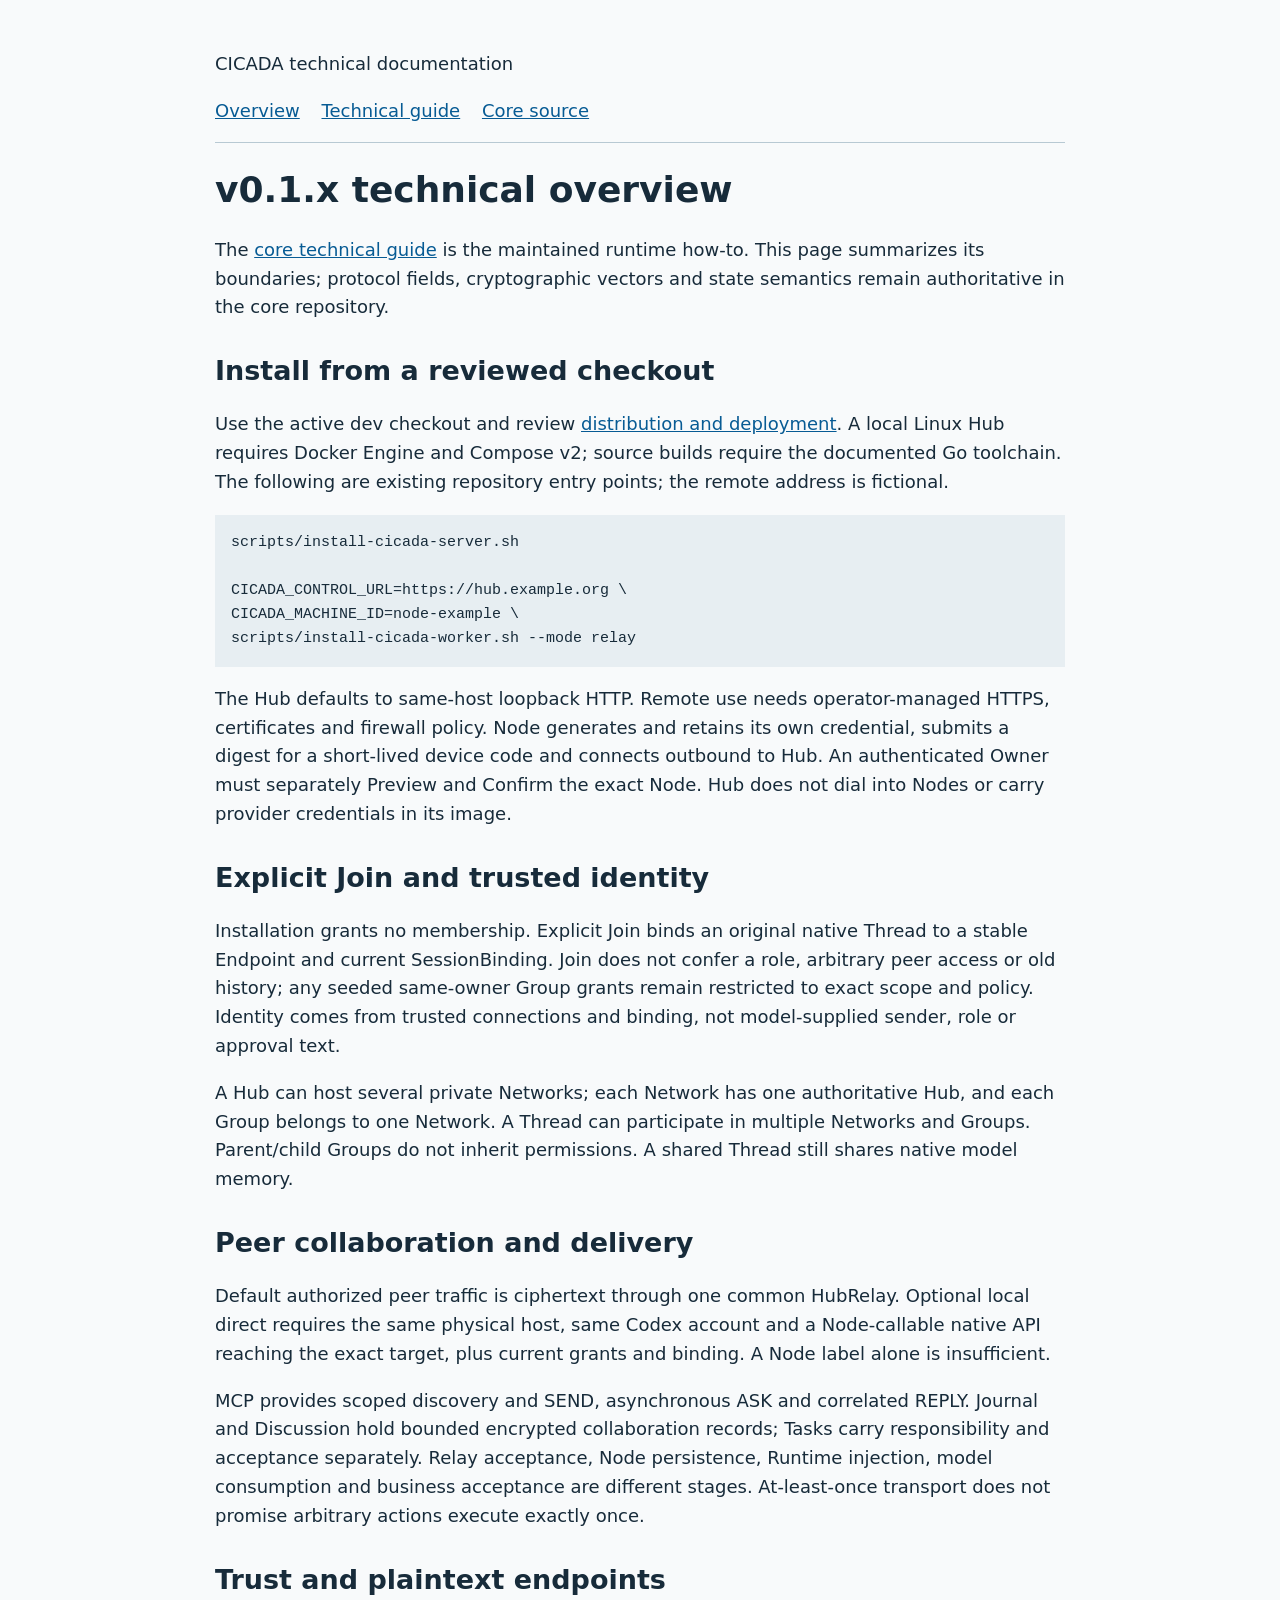
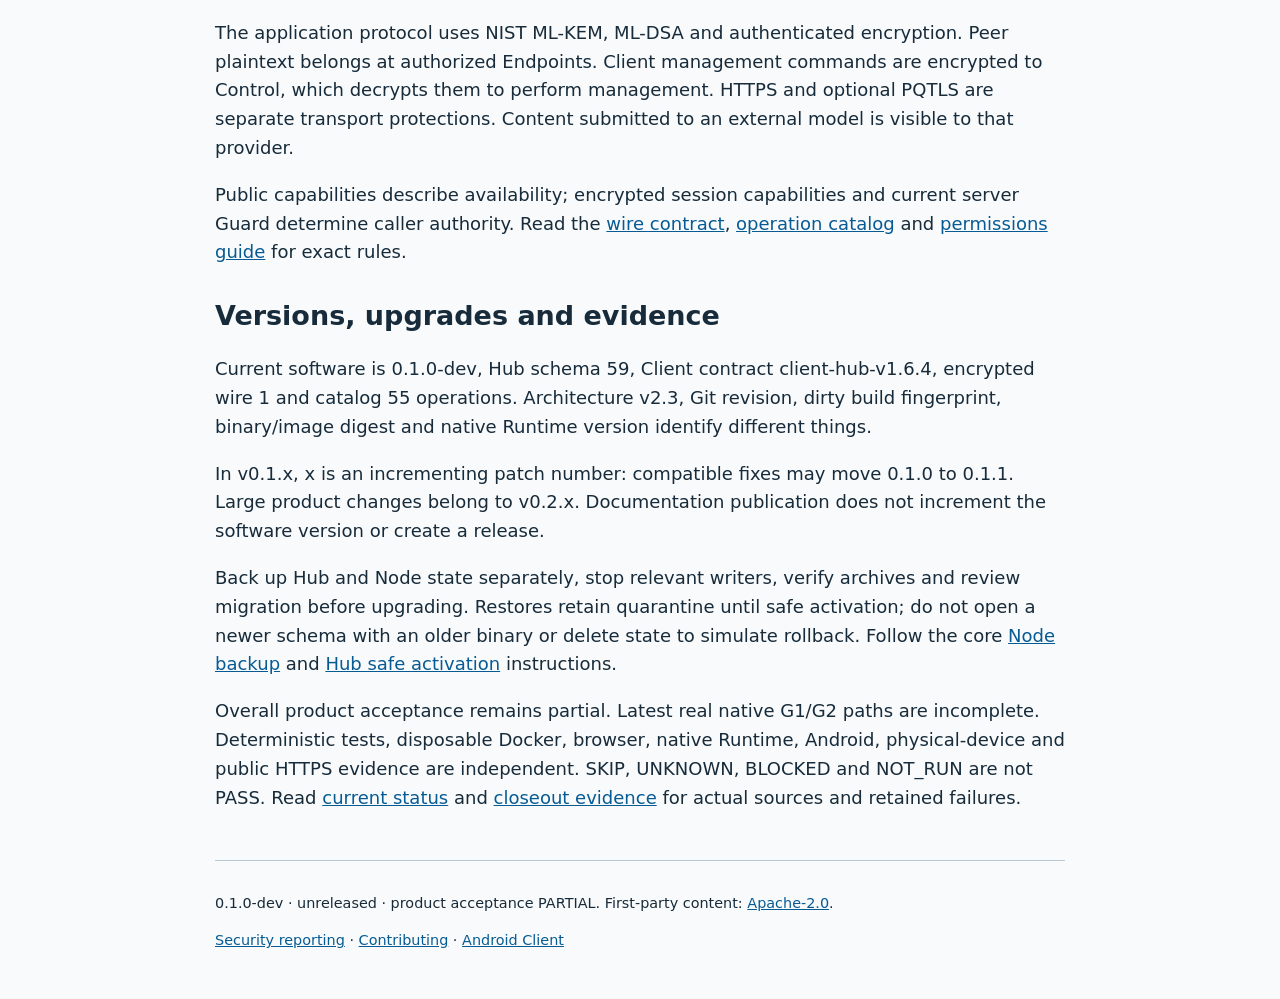
==== guide.html @ 88ce9e77 "docs: add lightweight v0.1 technical documentation site" ====
<!doctype html>
<html lang="en">
  <head>
    <meta charset="utf-8">
    <meta name="viewport" content="width=device-width, initial-scale=1">
    <title>Technical guide · CICADA</title>
    <link rel="stylesheet" href="style.css">
  </head>
  <body>
    <header>
      <p>CICADA technical documentation</p>
      <nav aria-label="Main">
        <a href="index.html">Overview</a>
        <a href="guide.html">Technical guide</a>
        <a href="https://github.com/cicada-fabric/cicada/tree/dev">Core source</a>
      </nav>
    </header>
    <main>
      <h1>v0.1.x technical overview</h1>
      <p>The <a
        href="https://github.com/cicada-fabric/cicada/blob/dev/docs/v01-technical-guide.md">core
        technical guide</a> is the maintained runtime how-to. This page summarizes its boundaries;
        protocol fields, cryptographic vectors and state semantics remain authoritative in the core
        repository.</p>
      <h2>Install from a reviewed checkout</h2>
      <p>Use the active dev checkout and review <a
        href="https://github.com/cicada-fabric/cicada/blob/dev/docs/distribution.md">distribution
        and deployment</a>. A local Linux Hub requires Docker Engine and Compose v2; source builds
        require the documented Go toolchain. The following are existing repository entry points; the
        remote address is fictional.</p>
      <pre><code>scripts/install-cicada-server.sh

CICADA_CONTROL_URL=https://hub.example.org \
CICADA_MACHINE_ID=node-example \
scripts/install-cicada-worker.sh --mode relay</code></pre>
      <p>The Hub defaults to same-host loopback HTTP. Remote use needs operator-managed HTTPS,
        certificates and firewall policy. Node generates and retains its own credential, submits a
        digest for a short-lived device code and connects outbound to Hub. An authenticated Owner
        must separately Preview and Confirm the exact Node. Hub does not dial into Nodes or carry
        provider credentials in its image.</p>
      <h2>Explicit Join and trusted identity</h2>
      <p>Installation grants no membership. Explicit Join binds an original native Thread to a
        stable Endpoint and current SessionBinding. Join does not confer a role, arbitrary peer
        access or old history; any seeded same-owner Group grants remain restricted to exact scope
        and policy. Identity comes from trusted connections and binding, not model-supplied sender,
        role or approval text.</p>
      <p>A Hub can host several private Networks; each Network has one authoritative Hub, and each
        Group belongs to one Network. A Thread can participate in multiple Networks and Groups.
        Parent/child Groups do not inherit permissions. A shared Thread still shares native model
        memory.</p>
      <h2>Peer collaboration and delivery</h2>
      <p>Default authorized peer traffic is ciphertext through one common HubRelay. Optional local
        direct requires the same physical host, same Codex account and a Node-callable native API
        reaching the exact target, plus current grants and binding. A Node label alone is
        insufficient.</p>
      <p>MCP provides scoped discovery and SEND, asynchronous ASK and correlated REPLY. Journal and
        Discussion hold bounded encrypted collaboration records; Tasks carry responsibility and
        acceptance separately. Relay acceptance, Node persistence, Runtime injection, model
        consumption and business acceptance are different stages. At-least-once transport does not
        promise arbitrary actions execute exactly once.</p>
      <h2>Trust and plaintext endpoints</h2>
      <p>The application protocol uses NIST ML-KEM, ML-DSA and authenticated encryption. Peer
        plaintext belongs at authorized Endpoints. Client management commands are encrypted to
        Control, which decrypts them to perform management. HTTPS and optional PQTLS are separate
        transport protections. Content submitted to an external model is visible to that
        provider.</p>
      <p>Public capabilities describe availability; encrypted session capabilities and current
        server Guard determine caller authority. Read the <a
        href="https://github.com/cicada-fabric/cicada/blob/dev/docs/client-hub-wire-v1.md">wire
        contract</a>, <a
        href="https://github.com/cicada-fabric/cicada/blob/dev/cicada-go/internal/clientcontract/catalog.json">operation
        catalog</a> and <a
        href="https://github.com/cicada-fabric/cicada/blob/dev/docs/permissions.md">permissions
        guide</a> for exact rules.</p>
      <h2>Versions, upgrades and evidence</h2>
      <p>Current software is 0.1.0-dev, Hub schema 59, Client contract client-hub-v1.6.4, encrypted
        wire 1 and catalog 55 operations. Architecture v2.3, Git revision, dirty build fingerprint,
        binary/image digest and native Runtime version identify different things.</p>
      <p>In v0.1.x, x is an incrementing patch number: compatible fixes may move 0.1.0 to 0.1.1.
        Large product changes belong to v0.2.x. Documentation publication does not increment the
        software version or create a release.</p>
      <p>Back up Hub and Node state separately, stop relevant writers, verify archives and review
        migration before upgrading. Restores retain quarantine until safe activation; do not open a
        newer schema with an older binary or delete state to simulate rollback. Follow the core <a
        href="https://github.com/cicada-fabric/cicada/blob/dev/docs/node-backup.md">Node backup</a>
        and <a
        href="https://github.com/cicada-fabric/cicada/blob/dev/docs/hub-restore-safe-activation.md">Hub
        safe activation</a> instructions.</p>
      <p>Overall product acceptance remains partial. Latest real native G1/G2 paths are incomplete.
        Deterministic tests, disposable Docker, browser, native Runtime, Android, physical-device
        and public HTTPS evidence are independent. SKIP, UNKNOWN, BLOCKED and NOT_RUN are not PASS.
        Read <a href="https://github.com/cicada-fabric/cicada/blob/dev/docs/status.md">current
        status</a> and <a
        href="https://github.com/cicada-fabric/cicada/blob/dev/docs/v01-current-closeout-20261009-validation.md">closeout
        evidence</a> for actual sources and retained failures.</p>
    </main>
    <footer>
      <p>0.1.0-dev · unreleased · product acceptance PARTIAL. First-party content: <a
        href="LICENSE">Apache-2.0</a>.</p>
      <p>
      <a href="https://github.com/cicada-fabric/cicada/blob/dev/SECURITY.md">Security reporting</a>
        · <a
        href="https://github.com/cicada-fabric/cicada/blob/dev/CONTRIBUTING.md">Contributing</a> ·
        <a href="https://github.com/cicada-fabric/cicada-client">Android Client</a>
      </p>
    </footer>
  </body>
</html>
---- style.css ----
html{color-scheme:light dark}body{font:18px/1.6 system-ui,sans-serif;max-width:850px;margin:0 auto;padding:2rem 1.2rem;color:#172b3a;background:#f8fafb}a{color:#075b94}header{border-bottom:1px solid #b8c9d3;padding-bottom:1rem}nav a{display:inline-block;margin-right:1rem}h1,h2{line-height:1.25}h2{margin-top:2rem}pre{padding:1rem;background:#e7eef2;overflow:auto;font-size:15px}code{font-family:ui-monospace,monospace}table{border-collapse:collapse;width:100%}th,td{text-align:left;vertical-align:top;border-bottom:1px solid #b8c9d3;padding:.5rem}footer{margin-top:3rem;border-top:1px solid #b8c9d3;padding-top:1rem;font-size:.9rem}@media(prefers-color-scheme:dark){body{color:#e2edf4;background:#14212b}a{color:#8bcfff}pre{background:#223743}}
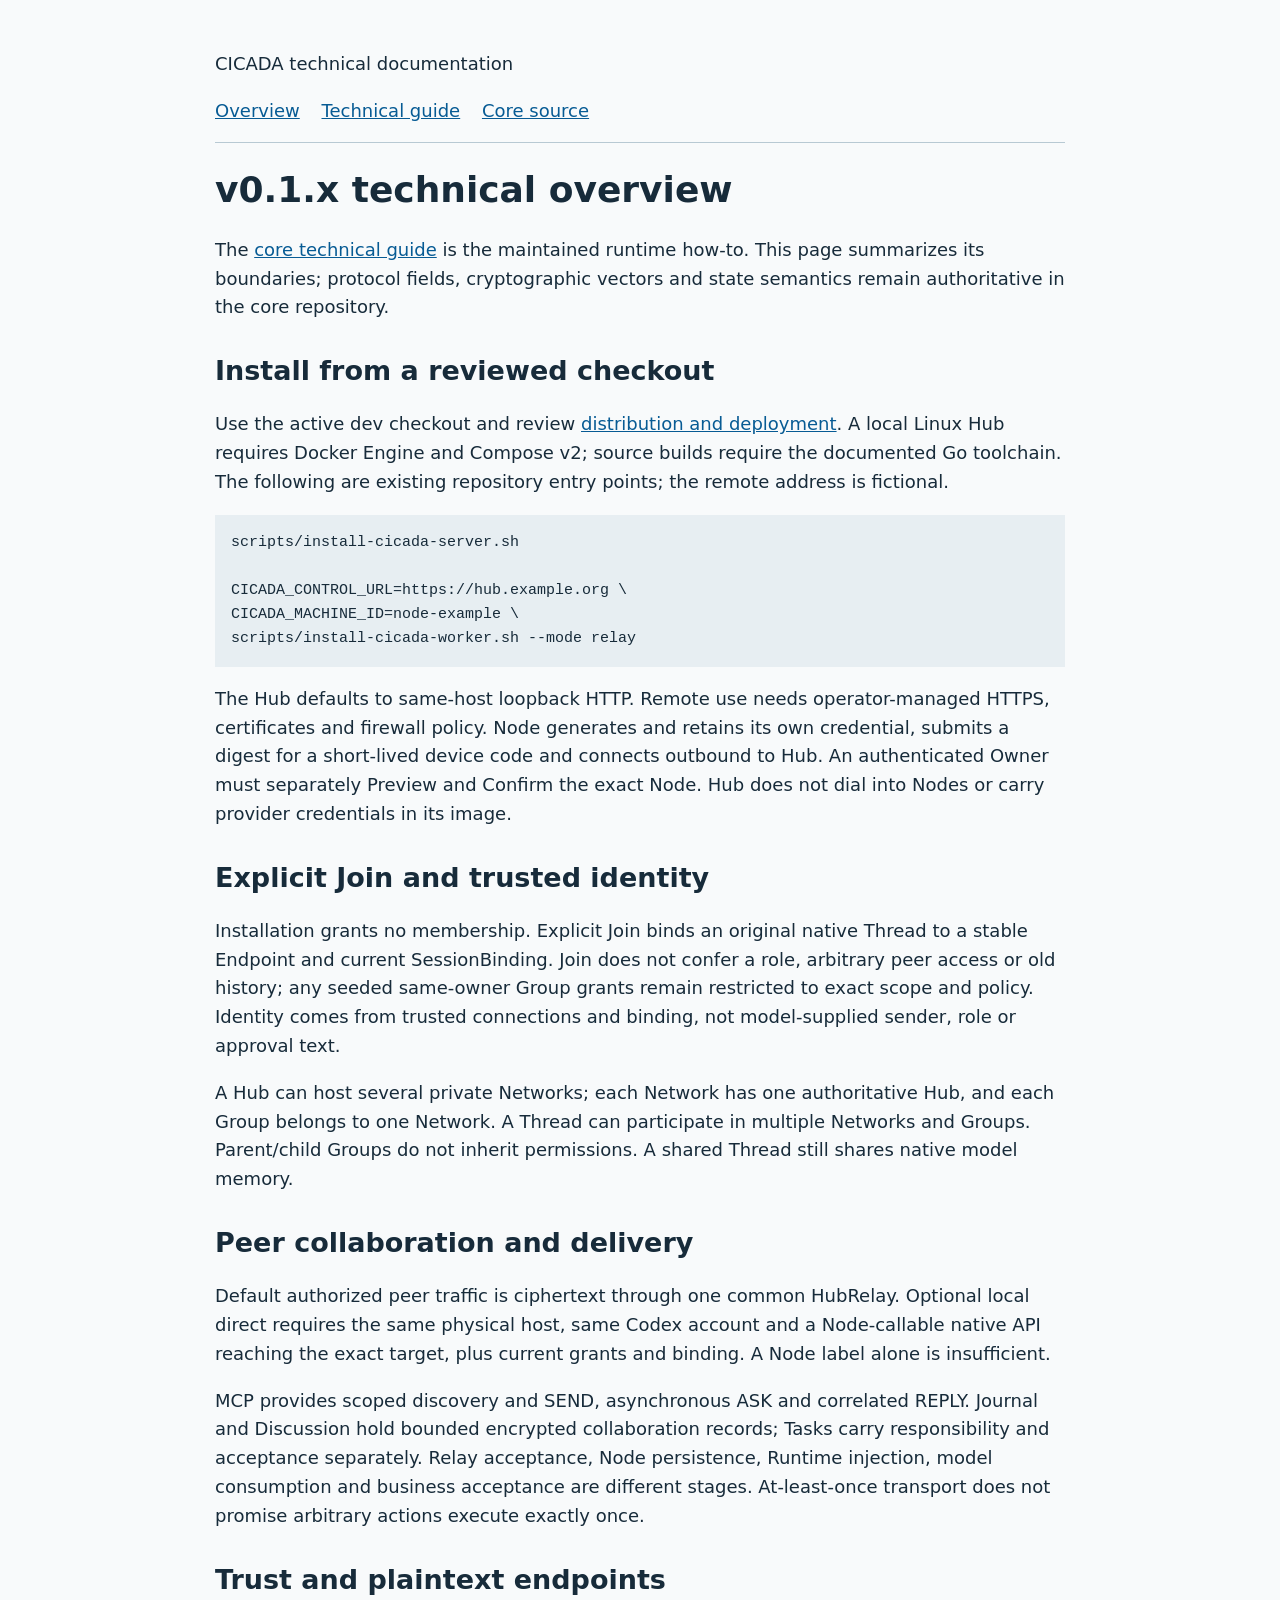
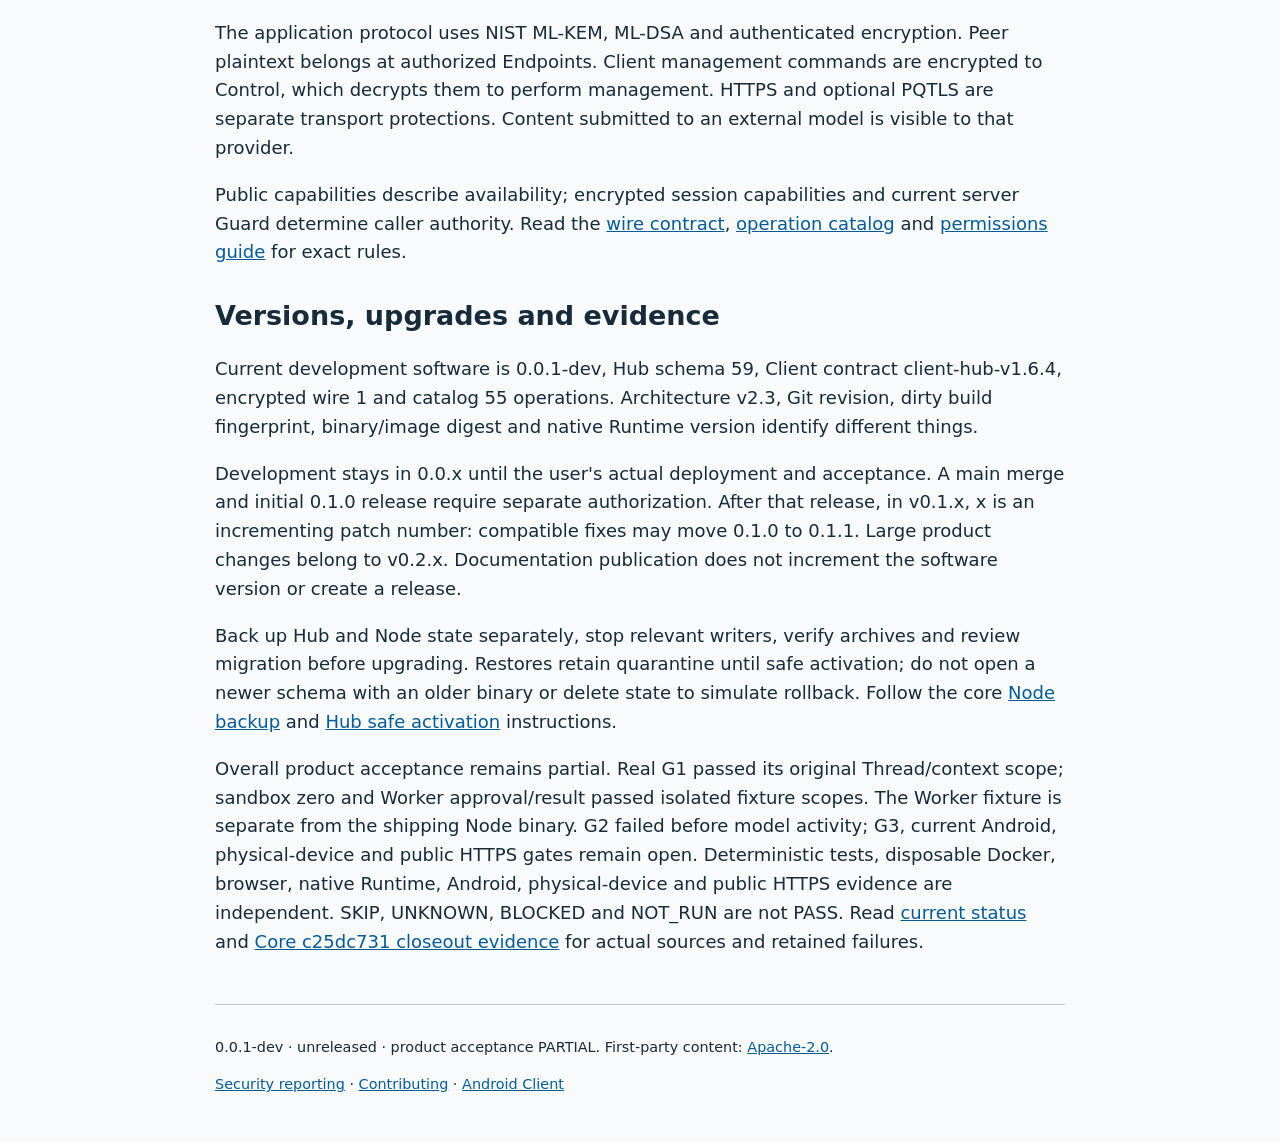
==== commit 618ae916: "docs: align site development status with Core c25dc731" ====
--- a/guide.html
+++ b/guide.html
@@ -73,10 +73,12 @@
         href="https://github.com/cicada-fabric/cicada/blob/dev/docs/permissions.md">permissions
         guide</a> for exact rules.</p>
       <h2>Versions, upgrades and evidence</h2>
-      <p>Current software is 0.1.0-dev, Hub schema 59, Client contract client-hub-v1.6.4, encrypted
+      <p>Current development software is 0.0.1-dev, Hub schema 59, Client contract client-hub-v1.6.4, encrypted
         wire 1 and catalog 55 operations. Architecture v2.3, Git revision, dirty build fingerprint,
         binary/image digest and native Runtime version identify different things.</p>
-      <p>In v0.1.x, x is an incrementing patch number: compatible fixes may move 0.1.0 to 0.1.1.
+      <p>Development stays in 0.0.x until the user's actual deployment and acceptance. A main
+        merge and initial 0.1.0 release require separate authorization. After that release,
+        in v0.1.x, x is an incrementing patch number: compatible fixes may move 0.1.0 to 0.1.1.
         Large product changes belong to v0.2.x. Documentation publication does not increment the
         software version or create a release.</p>
       <p>Back up Hub and Node state separately, stop relevant writers, verify archives and review
@@ -86,16 +88,19 @@
         and <a
         href="https://github.com/cicada-fabric/cicada/blob/dev/docs/hub-restore-safe-activation.md">Hub
         safe activation</a> instructions.</p>
-      <p>Overall product acceptance remains partial. Latest real native G1/G2 paths are incomplete.
+      <p>Overall product acceptance remains partial. Real G1 passed its original Thread/context
+        scope; sandbox zero and Worker approval/result passed isolated fixture scopes. The
+        Worker fixture is separate from the shipping Node binary. G2 failed before model
+        activity; G3, current Android, physical-device and public HTTPS gates remain open.
         Deterministic tests, disposable Docker, browser, native Runtime, Android, physical-device
         and public HTTPS evidence are independent. SKIP, UNKNOWN, BLOCKED and NOT_RUN are not PASS.
         Read <a href="https://github.com/cicada-fabric/cicada/blob/dev/docs/status.md">current
         status</a> and <a
-        href="https://github.com/cicada-fabric/cicada/blob/dev/docs/v01-current-closeout-20261009-validation.md">closeout
+        href="https://github.com/cicada-fabric/cicada/blob/c25dc731b41631993184211b65c8d0df14144c7a/docs/v01-current-closeout-20261009-validation.md#current-20261010">Core c25dc731 closeout
         evidence</a> for actual sources and retained failures.</p>
     </main>
     <footer>
-      <p>0.1.0-dev · unreleased · product acceptance PARTIAL. First-party content: <a
+      <p>0.0.1-dev · unreleased · product acceptance PARTIAL. First-party content: <a
         href="LICENSE">Apache-2.0</a>.</p>
       <p>
       <a href="https://github.com/cicada-fabric/cicada/blob/dev/SECURITY.md">Security reporting</a>
